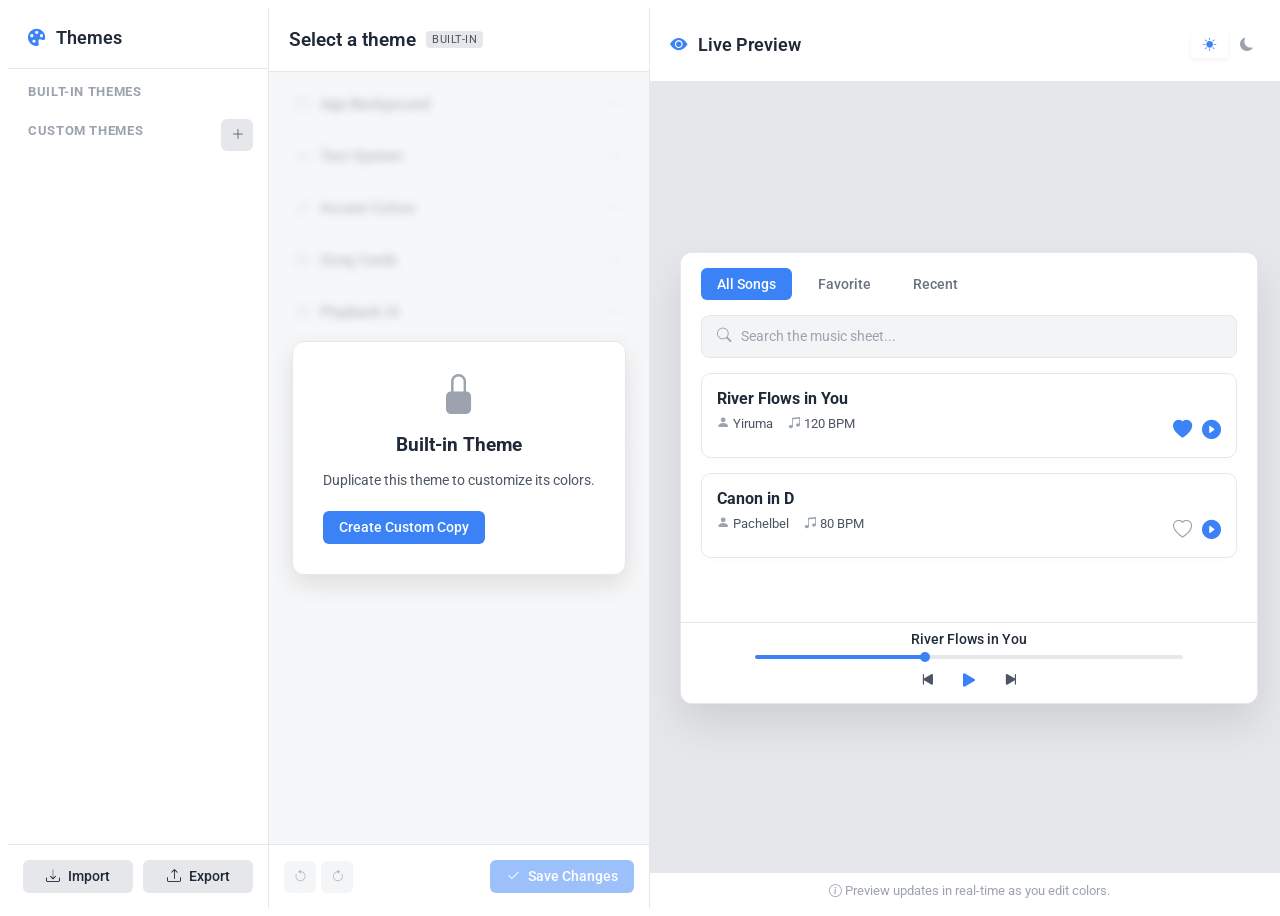
==== src/renderer/views/theme.html @ 4d5c6ab4 "added theme manager" ====
<!DOCTYPE html>
<html>
<head>
    <meta charset="UTF-8">
    <title>Theme Editor</title>
    <link rel="stylesheet" href="../assets/styles/global.css">
    <link rel="stylesheet" type="text/css" href="../assets/styles/notie.min.css">
    <link rel="stylesheet" href="../assets/styles/theme.css">
    <link rel="stylesheet" href="https://cdn.jsdelivr.net/npm/bootstrap-icons@1.11.3/font/bootstrap-icons.min.css">
</head>
<body>
    <div class="theme-editor-container">
        <!-- Panel 1: Theme List -->
        <div class="panel theme-list-panel">
            <div class="panel-header">
                <h2><i class="bi bi-palette-fill"></i> Themes</h2>
            </div>
            
            <div class="theme-list-content">
                <div class="theme-section">
                    <h3>Built-in Themes</h3>
                    <div id="builtin-themes-list" class="theme-list">
                        <!-- Populated by JS -->
                    </div>
                </div>

                <div class="theme-section">
                    <div class="section-header">
                        <h3>Custom Themes</h3>
                        <button id="btn-create-theme" class="icon-btn" title="Create New Theme">
                            <i class="bi bi-plus-lg"></i>
                        </button>
                    </div>
                    <div id="custom-themes-list" class="theme-list">
                        <!-- Populated by JS -->
                    </div>
                </div>
            </div>

            <div class="panel-footer">
                <button id="btn-import" class="action-btn">
                    <i class="bi bi-download"></i> Import
                </button>
                <button id="btn-export" class="action-btn">
                    <i class="bi bi-upload"></i> Export
                </button>
            </div>
        </div>

        <!-- Panel 2: Color Editor -->
        <div class="panel color-editor-panel">
            <div class="panel-header editor-header">
                <div class="editor-title">
                    <h2 id="current-theme-name">Select a theme</h2>
                    <span id="theme-status-badge" class="badge">Built-in</span>
                </div>
                <div class="editor-actions" id="custom-theme-actions" style="display: none;">
                    <button id="btn-rename" class="icon-btn" title="Rename Theme"><i class="bi bi-pencil"></i></button>
                    <button id="btn-duplicate" class="icon-btn" title="Duplicate Theme"><i class="bi bi-copy"></i></button>
                    <button id="btn-delete" class="icon-btn danger" title="Delete Theme"><i class="bi bi-trash"></i></button>
                </div>
            </div>

            <div class="editor-content" id="color-editor-content">
                <!-- Overlay when no custom theme is selected or built-in is selected -->
                <div id="editor-overlay" class="editor-overlay">
                    <div class="overlay-content">
                        <i class="bi bi-lock-fill"></i>
                        <h3>Built-in Theme</h3>
                        <p>Duplicate this theme to customize its colors.</p>
                        <button id="btn-duplicate-overlay" class="primary-btn">Create Custom Copy</button>
                    </div>
                </div>

                <!-- Accordion sections -->
                <div class="accordion">
                    <!-- App Background -->
                    <div class="accordion-item">
                        <button class="accordion-header"><i class="bi bi-window"></i> App Background <i class="bi bi-chevron-down arrow"></i></button>
                        <div class="accordion-content">
                            <div class="color-row"><label>Primary</label><div class="color-picker-wrap"><input type="color" data-var="bg-primary"><input type="text" class="hex-input" maxlength="7"></div></div>
                            <div class="color-row"><label>Secondary</label><div class="color-picker-wrap"><input type="color" data-var="bg-secondary"><input type="text" class="hex-input" maxlength="7"></div></div>
                            <div class="color-row"><label>Tertiary</label><div class="color-picker-wrap"><input type="color" data-var="bg-tertiary"><input type="text" class="hex-input" maxlength="7"></div></div>
                        </div>
                    </div>
                    
                    <!-- Text System -->
                    <div class="accordion-item">
                        <button class="accordion-header"><i class="bi bi-type"></i> Text System <i class="bi bi-chevron-down arrow"></i></button>
                        <div class="accordion-content">
                            <div class="color-row"><label>Primary</label><div class="color-picker-wrap"><input type="color" data-var="text-primary"><input type="text" class="hex-input" maxlength="7"></div></div>
                            <div class="color-row"><label>Secondary</label><div class="color-picker-wrap"><input type="color" data-var="text-secondary"><input type="text" class="hex-input" maxlength="7"></div></div>
                            <div class="color-row"><label>Muted</label><div class="color-picker-wrap"><input type="color" data-var="text-muted"><input type="text" class="hex-input" maxlength="7"></div></div>
                            <div class="color-row"><label>Accent</label><div class="color-picker-wrap"><input type="color" data-var="text-accent"><input type="text" class="hex-input" maxlength="7"></div></div>
                        </div>
                    </div>

                    <!-- Accent Colors -->
                    <div class="accordion-item">
                        <button class="accordion-header"><i class="bi bi-magic"></i> Accent Colors <i class="bi bi-chevron-down arrow"></i></button>
                        <div class="accordion-content">
                            <div class="color-row"><label>Primary Accent</label><div class="color-picker-wrap"><input type="color" data-var="accent-primary"><input type="text" class="hex-input" maxlength="7"></div></div>
                            <div class="color-row"><label>Success</label><div class="color-picker-wrap"><input type="color" data-var="accent-success"><input type="text" class="hex-input" maxlength="7"></div></div>
                            <div class="color-row"><label>Warning</label><div class="color-picker-wrap"><input type="color" data-var="accent-warning"><input type="text" class="hex-input" maxlength="7"></div></div>
                            <div class="color-row"><label>Error</label><div class="color-picker-wrap"><input type="color" data-var="accent-error"><input type="text" class="hex-input" maxlength="7"></div></div>
                        </div>
                    </div>

                    <!-- Song Cards -->
                    <div class="accordion-item">
                        <button class="accordion-header"><i class="bi bi-card-text"></i> Song Cards <i class="bi bi-chevron-down arrow"></i></button>
                        <div class="accordion-content">
                            <div class="color-row"><label>Background</label><div class="color-picker-wrap"><input type="color" data-var="card-bg"><input type="text" class="hex-input" maxlength="7"></div></div>
                            <div class="color-row"><label>Border</label><div class="color-picker-wrap"><input type="color" data-var="card-border"><input type="text" class="hex-input" maxlength="7"></div></div>
                        </div>
                    </div>

                    <!-- Playback UI -->
                    <div class="accordion-item">
                        <button class="accordion-header"><i class="bi bi-play-circle"></i> Playback UI <i class="bi bi-chevron-down arrow"></i></button>
                        <div class="accordion-content">
                            <div class="color-row"><label>Background</label><div class="color-picker-wrap"><input type="color" data-var="player-bg"><input type="text" class="hex-input" maxlength="7"></div></div>
                            <div class="color-row"><label>Progress Bar</label><div class="color-picker-wrap"><input type="color" data-var="progress-color"><input type="text" class="hex-input" maxlength="7"></div></div>
                            <div class="color-row"><label>Active Control</label><div class="color-picker-wrap"><input type="color" data-var="control-active"><input type="text" class="hex-input" maxlength="7"></div></div>
                        </div>
                    </div>

                    <!-- Buttons -->
                    <div class="accordion-item">
                        <button class="accordion-header"><i class="bi bi-square"></i> Buttons <i class="bi bi-chevron-down arrow"></i></button>
                        <div class="accordion-content">
                            <div class="color-row"><label>Primary BG</label><div class="color-picker-wrap"><input type="color" data-var="btn-primary-bg"><input type="text" class="hex-input" maxlength="7"></div></div>
                            <div class="color-row"><label>Primary Text</label><div class="color-picker-wrap"><input type="color" data-var="btn-primary-text"><input type="text" class="hex-input" maxlength="7"></div></div>
                            <div class="color-row"><label>Secondary BG</label><div class="color-picker-wrap"><input type="color" data-var="btn-secondary-bg"><input type="text" class="hex-input" maxlength="7"></div></div>
                            <div class="color-row"><label>Secondary Text</label><div class="color-picker-wrap"><input type="color" data-var="btn-secondary-text"><input type="text" class="hex-input" maxlength="7"></div></div>
                        </div>
                    </div>

                    <!-- Search Bar -->
                    <div class="accordion-item">
                        <button class="accordion-header"><i class="bi bi-search"></i> Search Bar <i class="bi bi-chevron-down arrow"></i></button>
                        <div class="accordion-content">
                            <div class="color-row"><label>Background</label><div class="color-picker-wrap"><input type="color" data-var="search-bg"><input type="text" class="hex-input" maxlength="7"></div></div>
                            <div class="color-row"><label>Border</label><div class="color-picker-wrap"><input type="color" data-var="search-border"><input type="text" class="hex-input" maxlength="7"></div></div>
                        </div>
                    </div>

                    <!-- Navigation -->
                    <div class="accordion-item">
                        <button class="accordion-header"><i class="bi bi-list"></i> Navigation <i class="bi bi-chevron-down arrow"></i></button>
                        <div class="accordion-content">
                            <div class="color-row"><label>Background</label><div class="color-picker-wrap"><input type="color" data-var="nav-bg"><input type="text" class="hex-input" maxlength="7"></div></div>
                            <div class="color-row"><label>Active Item</label><div class="color-picker-wrap"><input type="color" data-var="nav-active"><input type="text" class="hex-input" maxlength="7"></div></div>
                            <div class="color-row"><label>Inactive Item</label><div class="color-picker-wrap"><input type="color" data-var="nav-inactive"><input type="text" class="hex-input" maxlength="7"></div></div>
                        </div>
                    </div>
                </div>
            </div>

            <div class="panel-footer editor-footer">
                <div class="history-controls">
                    <button id="btn-undo" class="icon-btn" disabled title="Undo"><i class="bi bi-arrow-counterclockwise"></i></button>
                    <button id="btn-redo" class="icon-btn" disabled title="Redo"><i class="bi bi-arrow-clockwise"></i></button>
                </div>
                <button id="btn-save" class="primary-btn" disabled>
                    <i class="bi bi-check2"></i> Save Changes
                </button>
            </div>
        </div>

        <!-- Panel 3: Live Preview -->
        <div class="panel preview-panel">
            <div class="panel-header preview-header">
                <h2><i class="bi bi-eye-fill"></i> Live Preview</h2>
                <div class="mode-toggle">
                    <button id="preview-light" class="mode-btn active" title="Light Mode"><i class="bi bi-sun-fill"></i></button>
                    <button id="preview-dark" class="mode-btn" title="Dark Mode"><i class="bi bi-moon-fill"></i></button>
                </div>
            </div>

            <div class="preview-content">
                <!-- Mockup App Window -->
                <div class="mockup-window" id="preview-frame">
                    
                    <!-- Nav Tabs Mockup -->
                    <div class="mockup-nav">
                        <div class="mockup-tab active">All Songs</div>
                        <div class="mockup-tab">Favorite</div>
                        <div class="mockup-tab">Recent</div>
                    </div>
                    
                    <!-- Search Bar Mockup -->
                    <div class="mockup-search">
                        <i class="bi bi-search"></i>
                        <span>Search the music sheet...</span>
                    </div>

                    <!-- Song Cards Mockup -->
                    <div class="mockup-cards">
                        <div class="mockup-card">
                            <h3>River Flows in You</h3>
                            <div class="mockup-card-info">
                                <span><i class="bi bi-person-fill"></i> Yiruma</span>
                                <span><i class="bi bi-music-note-beamed"></i> 120 BPM</span>
                            </div>
                            <div class="mockup-card-actions">
                                <i class="bi bi-heart-fill mockup-accent-text"></i>
                                <i class="bi bi-play-circle-fill mockup-accent"></i>
                            </div>
                        </div>
                        <div class="mockup-card">
                            <h3>Canon in D</h3>
                            <div class="mockup-card-info">
                                <span><i class="bi bi-person-fill"></i> Pachelbel</span>
                                <span><i class="bi bi-music-note-beamed"></i> 80 BPM</span>
                            </div>
                            <div class="mockup-card-actions">
                                <i class="bi bi-heart mockup-muted"></i>
                                <i class="bi bi-play-circle-fill mockup-accent"></i>
                            </div>
                        </div>
                    </div>

                    <!-- Footer Player Mockup -->
                    <div class="mockup-footer">
                        <div class="mockup-player-info">River Flows in You</div>
                        <div class="mockup-progress-container">
                            <div class="mockup-progress-bar"></div>
                        </div>
                        <div class="mockup-controls">
                            <i class="bi bi-skip-start-fill"></i>
                            <i class="bi bi-play-fill mockup-active-control" style="font-size: 24px;"></i>
                            <i class="bi bi-skip-end-fill"></i>
                        </div>
                    </div>
                </div>
            </div>
            <div class="preview-info">
                <i class="bi bi-info-circle"></i> Preview updates in real-time as you edit colors.
            </div>
        </div>
    </div>

    <!-- Rename Dialog -->
    <div id="rename-dialog" class="dialog-overlay">
        <div class="dialog-box">
            <h3>Rename Theme</h3>
            <input type="text" id="rename-input" class="dialog-input" placeholder="Theme Name">
            <div class="dialog-buttons">
                <button id="btn-rename-cancel" class="dialog-btn secondary">Cancel</button>
                <button id="btn-rename-confirm" class="dialog-btn primary">Rename</button>
            </div>
        </div>
    </div>

    <script type="text/javascript" src="../assets/scripts/notie.js"></script>
    <script type="text/javascript" src="../assets/scripts/themeApplicator.js"></script>
    <script type="text/javascript" src="../viewmodels/themeViewModel.js"></script>
</body>
</html>
---- src/renderer/assets/styles/global.css ----
/* -------------------------------------
   FONTS AND THEME VARIABLES
   ------------------------------------- */
@import url("https://fonts.googleapis.com/css2?family=Roboto:wght@300&display=swap");

:root {
  /* New Comprehensive Theme System Variables */
  --bg-primary: #ffffff;
  --bg-secondary: #f3f4f6;
  --bg-tertiary: #e5e7eb;
  
  --text-primary: #1f2937;
  --text-secondary: #4b5563;
  --text-muted: #9ca3af;
  --text-accent: #3b82f6;
  
  --accent-primary: #3b82f6;
  --accent-error: #ef4444;
  --accent-success: #10b981;
  --accent-warning: #f59e0b;
  
  --card-bg: #ffffff;
  --card-border: #e5e7eb;
  
  --player-bg: #ffffff;
  --progress-color: #3b82f6;
  --control-active: #3b82f6;
  
  --search-bg: #f3f4f6;
  --search-border: #e5e7eb;
  
  --btn-primary-bg: #3b82f6;
  --btn-primary-text: #ffffff;
  --btn-secondary-bg: #e5e7eb;
  --btn-secondary-text: #1f2937;
  
  --nav-bg: #ffffff;
  --nav-active: #3b82f6;
  --nav-inactive: #6b7280;

  /* Legacy Backward-Compatibility Aliases */
  --background-color: var(--bg-primary);
  --dark-background: var(--bg-secondary);
  --font-color: var(--text-primary);
  --hover-color: var(--accent-primary);
  
  --border-color: var(--card-border);
  --success-color: var(--accent-success);
  --error-color: var(--accent-error);

  /* Constants */
  --grid-color: rgba(44, 62, 80, 0.1);
  --dot-size: 3px;
  --dot-color: rgba(44, 62, 80, 0.2);
  --active-color: rgba(44, 62, 80, 0.25);
  --edit-bg: rgba(44, 62, 80, 0.1);
}

body.dark-mode {
  --grid-color: rgba(110, 110, 110, 0.2);
  --dot-color: rgba(255, 255, 255, 0.3);
  --active-color: rgba(110, 110, 110, 0.4);
  --edit-bg: rgba(0, 0, 0, 0.2);
}

/* -------------------------------------
   GLOBAL STYLES
   ------------------------------------- */
* {
  font-family: "Roboto", sans-serif;
}

/* Scrollbar styling */
body {
  background-color: var(--bg-primary);
  color: var(--text-primary);
  transition: background-color 0.3s ease, color 0.3s ease;
}

body::-webkit-scrollbar {
  width: 8px;
  background-color: transparent;
  border-radius: 25px;
}

body::-webkit-scrollbar-thumb {
  width: 6px;
  background: rgba(255, 255, 255, 0.2);
  border-radius: 25px;
}
.main-content::-webkit-scrollbar-thumb:hover {
    background: rgba(255, 255, 255, 0.3);
}

body::-webkit-scrollbar-track {
  -webkit-box-shadow: inset 0 0 6px rgba (0, 0, 0, 0.3);
  background: rgba(255, 255, 255, 0.05);
  border-radius: 25px;
}
/* Light mode scrollbar tweaks */
body:not(.dark-mode)::-webkit-scrollbar {
  width: 8px;
}
body:not(.dark-mode)::-webkit-scrollbar-thumb {
  background-color: #94a3b8; /* slate-400 */
}
body:not(.dark-mode)::-webkit-scrollbar-track {
  background-color: #e5e7eb; /* gray-200 */
}

/* Prevent text selection */
p, h1, h2, h3, h4, h5, h6 {
  cursor: default; 
}
---- src/renderer/assets/styles/theme.css ----
/**
 * Theme Editor Styles
 */

.theme-editor-container {
    display: flex;
    height: 100vh;
    width: 100vw;
    background-color: var(--bg-primary);
    color: var(--text-primary);
    overflow: hidden;
}

.panel {
    display: flex;
    flex-direction: column;
    height: 100%;
    border-right: 1px solid var(--card-border);
}

.panel-header {
    padding: 20px;
    border-bottom: 1px solid var(--card-border);
    background-color: var(--card-bg);
    display: flex;
    justify-content: space-between;
    align-items: center;
}

.panel-header h2 {
    font-size: 1.1rem;
    font-weight: 600;
    margin: 0;
    display: flex;
    align-items: center;
    gap: 10px;
}

.panel-header h2 i {
    color: var(--accent-primary);
}

.panel-footer {
    padding: 15px;
    border-top: 1px solid var(--card-border);
    background-color: var(--card-bg);
    display: flex;
    gap: 10px;
}

/* Panel 1: Theme List */
.theme-list-panel {
    width: 260px;
    flex-shrink: 0;
    background-color: var(--bg-primary);
}

.theme-list-content {
    flex: 1;
    overflow-y: auto;
    padding: 15px 0;
}

.theme-section {
    margin-bottom: 20px;
}

.theme-section h3, .section-header h3 {
    font-size: 0.8rem;
    text-transform: uppercase;
    letter-spacing: 0.05em;
    color: var(--text-muted);
    padding: 0 20px;
    margin: 0 0 10px 0;
}

.section-header {
    display: flex;
    justify-content: space-between;
    align-items: center;
    padding-right: 15px;
}

.theme-item {
    padding: 10px 20px;
    cursor: pointer;
    display: flex;
    align-items: center;
    justify-content: space-between;
    transition: background-color 0.2s;
    border-left: 3px solid transparent;
}

.theme-item:hover {
    background-color: var(--card-bg);
}

.theme-item.active {
    background-color: var(--card-bg);
    border-left-color: var(--accent-primary);
    font-weight: 500;
    color: var(--accent-primary);
}

.theme-item .bi-check-circle-fill {
    display: none;
    color: var(--accent-success);
    font-size: 0.9rem;
}

.theme-item.active-theme .bi-check-circle-fill {
    display: block;
}

/* Panel 2: Color Editor */
.color-editor-panel {
    width: 380px;
    flex-shrink: 0;
    background-color: var(--card-bg);
}

.editor-header {
    background-color: var(--bg-primary);
    flex-direction: column;
    align-items: flex-start;
    gap: 10px;
}

.editor-tabs {
    display: flex;
    gap: 8px;
    margin-top: 8px;
}

.tab-btn {
    padding: 6px 12px;
    border-radius: 8px;
    border: 1px solid transparent;
    background: var(--bg-tertiary);
    color: var(--text-primary);
    cursor: pointer;
    font-weight: 600;
}

.tab-btn.active {
    background: linear-gradient(180deg, var(--btn-primary-bg), rgba(0,0,0,0.03));
    color: var(--btn-primary-text);
    border-color: rgba(0,0,0,0.06);
    box-shadow: 0 6px 18px rgba(11,22,40,0.06);
}

.editor-title {
    display: flex;
    align-items: center;
    gap: 10px;
    width: 100%;
}

.editor-title h2 {
    font-size: 1.2rem;
    white-space: nowrap;
    overflow: hidden;
    text-overflow: ellipsis;
}

.badge {
    font-size: 0.7rem;
    padding: 2px 6px;
    border-radius: 4px;
    background-color: var(--bg-tertiary);
    color: var(--text-secondary);
    text-transform: uppercase;
    letter-spacing: 0.05em;
}

.editor-actions {
    display: flex;
    gap: 5px;
    width: 100%;
    justify-content: flex-start;
}

.editor-content {
    flex: 1;
    overflow-y: auto;
    position: relative;
    padding: 10px;
}

/* Overlay for Built-in Themes */
.editor-overlay {
    position: absolute;
    top: 0;
    left: 0;
    right: 0;
    bottom: 0;
    background-color: rgba(var(--bg-secondary-rgb, 243, 244, 246), 0.7);
    backdrop-filter: blur(4px);
    z-index: 10;
    display: flex;
    justify-content: center;
    align-items: center;
    text-align: center;
}

body.dark-mode .editor-overlay {
    background-color: rgba(30, 41, 59, 0.7);
}

.overlay-content {
    padding: 30px;
    background-color: var(--bg-primary);
    border: 1px solid var(--card-border);
    border-radius: 12px;
    box-shadow: 0 10px 25px rgba(0,0,0,0.1);
    max-width: 80%;
}

.overlay-content i {
    font-size: 2.5rem;
    color: var(--text-muted);
    margin-bottom: 15px;
    display: block;
}

.overlay-content h3 {
    margin: 0 0 10px 0;
    color: var(--text-primary);
}

.overlay-content p {
    color: var(--text-secondary);
    font-size: 0.9rem;
    margin-bottom: 20px;
    line-height: 1.4;
}

/* Accordion */
.accordion {
    display: flex;
    flex-direction: column;
    gap: 8px;
}

.accordion-item {
    background-color: var(--bg-primary);
    border: 1px solid var(--card-border);
    border-radius: 8px;
    overflow: hidden;
}

.accordion-header {
    width: 100%;
    text-align: left;
    padding: 12px 15px;
    background: none;
    border: none;
    font-size: 0.95rem;
    font-weight: 500;
    color: var(--text-primary);
    cursor: pointer;
    display: flex;
    align-items: center;
    gap: 10px;
    transition: background-color 0.2s;
}

.accordion-header:hover {
    background-color: var(--bg-tertiary);
}

.accordion-header i {
    color: var(--text-muted);
}

.accordion-header .arrow {
    margin-left: auto;
    transition: transform 0.3s;
}

.accordion-item.active .arrow {
    transform: rotate(180deg);
}

.accordion-content {
    display: none;
    padding: 15px;
    border-top: 1px solid var(--card-border);
}

.accordion-item.active .accordion-content {
    display: block;
}

/* Color Picker Rows */
.color-row {
    display: flex;
    justify-content: space-between;
    align-items: center;
    margin-bottom: 12px;
}

.hex-input-sheet {
    width: 70px;
    padding: 6px;
    border: 1px solid var(--card-border);
    border-radius: 4px;
    background-color: var(--card-bg);
    color: var(--text-primary);
    font-family: monospace;
    font-size: 0.85rem;
    text-transform: uppercase;
    text-align: center;
}

.sheet-editor-content .sheet-controls {
    display: flex;
    gap: 14px;
    align-items: flex-start;
}

.sheet-editor-content .colors-section {
    flex: 1;
    max-width: 260px;
    background: var(--bg-primary);
    padding: 12px;
    border-radius: 8px;
    border: 1px solid var(--card-border);
}

.sheet-editor-content .live-preview-section {
    flex: 1;
    display: flex;
    flex-direction: column;
    align-items: center;
}

.sheet-live-preview {
    width: 220px;
    height: 140px;
    border-radius: 8px;
    border: 1px solid var(--card-border);
    background: var(--bg-primary);
    display: flex;
    flex-direction: column;
    align-items: center;
    justify-content: center;
    padding: 10px;
}

.sheet-live-preview .preview-grid {
    display: grid;
    grid-template-columns: repeat(5, 1fr);
    gap: 8px;
    width: 100%;
}

.sheet-live-preview .dot {
    width: var(--dot-size, 8px);
    height: var(--dot-size, 8px);
    background: var(--dot-color, rgba(44,62,80,0.6));
    border-radius: 50%;
    margin: 0 auto;
}

.sheet-live-preview .preview-label {
    margin-top: 8px;
    font-size: 12px;
    color: var(--text-secondary);
}

.color-row:last-child {
    margin-bottom: 0;
}

.color-row label {
    font-size: 0.85rem;
    color: var(--text-secondary);
}

.color-picker-wrap {
    display: flex;
    align-items: center;
    gap: 8px;
}

.color-picker-wrap input[type="color"] {
    -webkit-appearance: none;
    border: none;
    width: 32px;
    height: 32px;
    border-radius: 4px;
    cursor: pointer;
    padding: 0;
    background: none;
}

.color-picker-wrap input[type="color"]::-webkit-color-swatch-wrapper {
    padding: 0;
}

.color-picker-wrap input[type="color"]::-webkit-color-swatch {
    border: 1px solid var(--card-border);
    border-radius: 4px;
}

.hex-input {
    width: 70px;
    padding: 6px;
    border: 1px solid var(--card-border);
    border-radius: 4px;
    background-color: var(--card-bg);
    color: var(--text-primary);
    font-family: monospace;
    font-size: 0.85rem;
    text-transform: uppercase;
    text-align: center;
}

.hex-input:focus {
    outline: none;
    border-color: var(--accent-primary);
}

.editor-footer {
    display: flex;
    justify-content: space-between;
    align-items: center;
}

.history-controls {
    display: flex;
    gap: 5px;
}

/* Panel 3: Preview */
.preview-panel {
    flex: 1;
    background-color: var(--bg-primary);
    border-right: none;
}

.preview-header {
    background-color: var(--bg-primary);
}

.mode-toggle {
    display: flex;
    background-color: var(--card-bg);
    border-radius: 6px;
    padding: 3px;
}

.mode-btn {
    background: none;
    border: none;
    padding: 6px 12px;
    border-radius: 4px;
    cursor: pointer;
    color: var(--text-muted);
    transition: all 0.2s;
}

.mode-btn.active {
    background-color: var(--bg-primary);
    color: var(--accent-primary);
    box-shadow: 0 2px 5px rgba(0,0,0,0.05);
}

.preview-content {
    flex: 1;
    display: flex;
    justify-content: center;
    align-items: center;
    padding: 30px;
    overflow-y: auto;
    background-color: var(--bg-tertiary);
}

/* Mockup UI */
.mockup-window {
    width: 100%;
    max-width: 600px;
    height: 450px;
    background-color: var(--bg-primary);
    border-radius: 12px;
    box-shadow: 0 20px 40px rgba(0,0,0,0.1);
    overflow: hidden;
    display: flex;
    flex-direction: column;
    border: 1px solid var(--card-border);
    transition: background-color 0.3s ease;
}

.mockup-nav {
    display: flex;
    gap: 10px;
    padding: 15px 20px;
    background-color: var(--bg-primary);
}

.mockup-tab {
    padding: 8px 16px;
    border-radius: 6px;
    font-size: 0.85rem;
    font-weight: 500;
    color: var(--nav-inactive);
    background-color: var(--card-bg);
}

.mockup-tab.active {
    color: #fff;
    background-color: var(--nav-active);
}

.mockup-search {
    margin: 0 20px 15px;
    padding: 12px 15px;
    background-color: var(--search-bg);
    border: 1px solid var(--search-border);
    border-radius: 8px;
    display: flex;
    align-items: center;
    gap: 10px;
    color: var(--text-muted);
    font-size: 0.9rem;
}

.mockup-cards {
    flex: 1;
    padding: 0 20px;
    display: flex;
    flex-direction: column;
    gap: 15px;
}

.mockup-card {
    background-color: var(--card-bg);
    border: 1px solid var(--card-border);
    border-radius: 10px;
    padding: 15px;
    display: flex;
    flex-direction: column;
    gap: 8px;
    box-shadow: 0 2px 10px rgba(0,0,0,0.02);
}

.mockup-card h3 {
    margin: 0;
    font-size: 1rem;
    color: var(--text-primary);
}

.mockup-card-info {
    display: flex;
    gap: 15px;
    font-size: 0.8rem;
    color: var(--text-secondary);
}

.mockup-card-info i {
    color: var(--text-muted);
}

.mockup-card-actions {
    display: flex;
    justify-content: flex-end;
    gap: 10px;
    font-size: 1.2rem;
    margin-top: -20px;
}

.mockup-accent { color: var(--accent-primary); }
.mockup-accent-text { color: var(--text-accent); }
.mockup-muted { color: var(--text-muted); }

.mockup-footer {
    height: 80px;
    background-color: var(--player-bg);
    border-top: 1px solid var(--card-border);
    display: flex;
    flex-direction: column;
    align-items: center;
    justify-content: center;
    padding: 0 20px;
    gap: 8px;
}

.mockup-player-info {
    font-size: 0.85rem;
    font-weight: 500;
    color: var(--text-primary);
}

.mockup-progress-container {
    width: 80%;
    height: 4px;
    background-color: var(--bg-tertiary);
    border-radius: 2px;
}

.mockup-progress-bar {
    width: 40%;
    height: 100%;
    background-color: var(--progress-color);
    border-radius: 2px;
    position: relative;
}

.mockup-progress-bar::after {
    content: '';
    position: absolute;
    right: -4px;
    top: -3px;
    width: 10px;
    height: 10px;
    border-radius: 50%;
    background-color: var(--progress-color);
}

.mockup-controls {
    display: flex;
    align-items: center;
    gap: 20px;
    color: var(--text-secondary);
    font-size: 1.2rem;
}

.mockup-active-control {
    color: var(--control-active);
}

.preview-info {
    text-align: center;
    padding: 10px;
    font-size: 0.8rem;
    color: var(--text-muted);
    background-color: var(--bg-primary);
}

/* Common Buttons */
.action-btn, .primary-btn, .dialog-btn {
    padding: 8px 16px;
    border-radius: 6px;
    border: none;
    font-size: 0.9rem;
    font-weight: 500;
    cursor: pointer;
    transition: all 0.2s;
    display: flex;
    align-items: center;
    justify-content: center;
    gap: 8px;
}

.action-btn {
    flex: 1;
    background-color: var(--bg-tertiary);
    color: var(--text-primary);
}

.action-btn:hover {
    background-color: var(--card-border);
}

.primary-btn {
    background-color: var(--btn-primary-bg);
    color: var(--btn-primary-text);
}

.primary-btn:hover {
    filter: brightness(1.1);
}

.primary-btn:disabled {
    opacity: 0.5;
    cursor: not-allowed;
    filter: none;
}

.icon-btn {
    width: 32px;
    height: 32px;
    border-radius: 6px;
    border: none;
    background-color: var(--bg-tertiary);
    color: var(--text-secondary);
    display: flex;
    align-items: center;
    justify-content: center;
    cursor: pointer;
    transition: all 0.2s;
}

.icon-btn:hover {
    background-color: var(--card-border);
    color: var(--text-primary);
}

.icon-btn.danger:hover {
    background-color: rgba(239, 68, 68, 0.1);
    color: var(--accent-error);
}

.icon-btn:disabled {
    opacity: 0.4;
    cursor: not-allowed;
}

/* Dialog */
.dialog-overlay {
    position: fixed;
    top: 0; left: 0; right: 0; bottom: 0;
    background-color: rgba(0,0,0,0.5);
    display: flex;
    justify-content: center;
    align-items: center;
    z-index: 100;
    opacity: 0;
    pointer-events: none;
    transition: opacity 0.2s;
}

.dialog-overlay.show {
    opacity: 1;
    pointer-events: auto;
}

.dialog-box {
    background-color: var(--bg-primary);
    padding: 25px;
    border-radius: 12px;
    width: 300px;
    box-shadow: 0 10px 25px rgba(0,0,0,0.2);
}

.dialog-box h3 {
    margin: 0 0 15px 0;
}

.dialog-input {
    width: 100%;
    padding: 10px;
    border: 1px solid var(--card-border);
    border-radius: 6px;
    background-color: var(--card-bg);
    color: var(--text-primary);
    margin-bottom: 20px;
}

.dialog-input:focus {
    outline: none;
    border-color: var(--accent-primary);
}

.dialog-buttons {
    display: flex;
    justify-content: flex-end;
    gap: 10px;
}

.dialog-btn.secondary {
    background-color: var(--bg-tertiary);
    color: var(--text-primary);
}
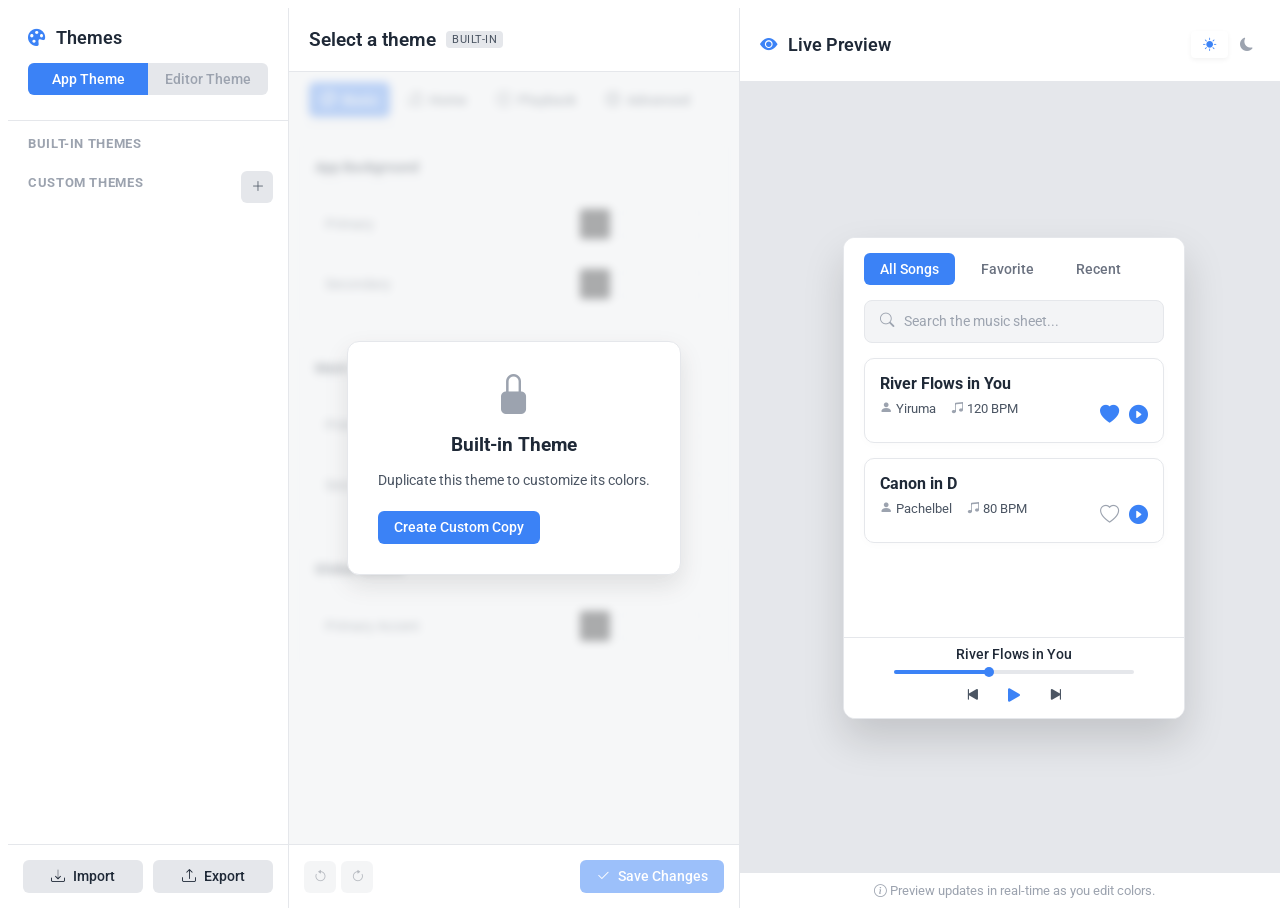
==== commit 1c1f05dc: "Feat: simplify and fix the theme editor bugs" ====
--- a/src/renderer/views/theme.html
+++ b/src/renderer/views/theme.html
@@ -1,5 +1,6 @@
 <!DOCTYPE html>
 <html>
+
 <head>
     <meta charset="UTF-8">
     <title>Theme Editor</title>
@@ -8,14 +9,21 @@
     <link rel="stylesheet" href="../assets/styles/theme.css">
     <link rel="stylesheet" href="https://cdn.jsdelivr.net/npm/bootstrap-icons@1.11.3/font/bootstrap-icons.min.css">
 </head>
+
 <body>
     <div class="theme-editor-container">
         <!-- Panel 1: Theme List -->
         <div class="panel theme-list-panel">
-            <div class="panel-header">
-                <h2><i class="bi bi-palette-fill"></i> Themes</h2>
-            </div>
-            
+            <div class="panel-header" style="flex-direction: column; align-items: stretch; gap: 15px;">
+                <div style="display: flex; justify-content: space-between; align-items: center;">
+                    <h2><i class="bi bi-palette-fill"></i> Themes</h2>
+                </div>
+                <div class="theme-context-switcher">
+                    <button id="btn-context-app" class="context-btn active" data-context="app">App Theme</button>
+                    <button id="btn-context-editor" class="context-btn" data-context="editor">Editor Theme</button>
+                </div>
+            </div>
+
             <div class="theme-list-content">
                 <div class="theme-section">
                     <h3>Built-in Themes</h3>
@@ -56,13 +64,14 @@
                 </div>
                 <div class="editor-actions" id="custom-theme-actions" style="display: none;">
                     <button id="btn-rename" class="icon-btn" title="Rename Theme"><i class="bi bi-pencil"></i></button>
-                    <button id="btn-duplicate" class="icon-btn" title="Duplicate Theme"><i class="bi bi-copy"></i></button>
-                    <button id="btn-delete" class="icon-btn danger" title="Delete Theme"><i class="bi bi-trash"></i></button>
+                    <button id="btn-duplicate" class="icon-btn" title="Duplicate Theme"><i
+                            class="bi bi-copy"></i></button>
+                    <button id="btn-delete" class="icon-btn danger" title="Delete Theme"><i
+                            class="bi bi-trash"></i></button>
                 </div>
             </div>
 
             <div class="editor-content" id="color-editor-content">
-                <!-- Overlay when no custom theme is selected or built-in is selected -->
                 <div id="editor-overlay" class="editor-overlay">
                     <div class="overlay-content">
                         <i class="bi bi-lock-fill"></i>
@@ -72,86 +81,229 @@
                     </div>
                 </div>
 
-                <!-- Accordion sections -->
-                <div class="accordion">
-                    <!-- App Background -->
-                    <div class="accordion-item">
-                        <button class="accordion-header"><i class="bi bi-window"></i> App Background <i class="bi bi-chevron-down arrow"></i></button>
-                        <div class="accordion-content">
-                            <div class="color-row"><label>Primary</label><div class="color-picker-wrap"><input type="color" data-var="bg-primary"><input type="text" class="hex-input" maxlength="7"></div></div>
-                            <div class="color-row"><label>Secondary</label><div class="color-picker-wrap"><input type="color" data-var="bg-secondary"><input type="text" class="hex-input" maxlength="7"></div></div>
-                            <div class="color-row"><label>Tertiary</label><div class="color-picker-wrap"><input type="color" data-var="bg-tertiary"><input type="text" class="hex-input" maxlength="7"></div></div>
-                        </div>
-                    </div>
-                    
-                    <!-- Text System -->
-                    <div class="accordion-item">
-                        <button class="accordion-header"><i class="bi bi-type"></i> Text System <i class="bi bi-chevron-down arrow"></i></button>
-                        <div class="accordion-content">
-                            <div class="color-row"><label>Primary</label><div class="color-picker-wrap"><input type="color" data-var="text-primary"><input type="text" class="hex-input" maxlength="7"></div></div>
-                            <div class="color-row"><label>Secondary</label><div class="color-picker-wrap"><input type="color" data-var="text-secondary"><input type="text" class="hex-input" maxlength="7"></div></div>
-                            <div class="color-row"><label>Muted</label><div class="color-picker-wrap"><input type="color" data-var="text-muted"><input type="text" class="hex-input" maxlength="7"></div></div>
-                            <div class="color-row"><label>Accent</label><div class="color-picker-wrap"><input type="color" data-var="text-accent"><input type="text" class="hex-input" maxlength="7"></div></div>
-                        </div>
-                    </div>
-
-                    <!-- Accent Colors -->
-                    <div class="accordion-item">
-                        <button class="accordion-header"><i class="bi bi-magic"></i> Accent Colors <i class="bi bi-chevron-down arrow"></i></button>
-                        <div class="accordion-content">
-                            <div class="color-row"><label>Primary Accent</label><div class="color-picker-wrap"><input type="color" data-var="accent-primary"><input type="text" class="hex-input" maxlength="7"></div></div>
-                            <div class="color-row"><label>Success</label><div class="color-picker-wrap"><input type="color" data-var="accent-success"><input type="text" class="hex-input" maxlength="7"></div></div>
-                            <div class="color-row"><label>Warning</label><div class="color-picker-wrap"><input type="color" data-var="accent-warning"><input type="text" class="hex-input" maxlength="7"></div></div>
-                            <div class="color-row"><label>Error</label><div class="color-picker-wrap"><input type="color" data-var="accent-error"><input type="text" class="hex-input" maxlength="7"></div></div>
-                        </div>
-                    </div>
-
-                    <!-- Song Cards -->
-                    <div class="accordion-item">
-                        <button class="accordion-header"><i class="bi bi-card-text"></i> Song Cards <i class="bi bi-chevron-down arrow"></i></button>
-                        <div class="accordion-content">
-                            <div class="color-row"><label>Background</label><div class="color-picker-wrap"><input type="color" data-var="card-bg"><input type="text" class="hex-input" maxlength="7"></div></div>
-                            <div class="color-row"><label>Border</label><div class="color-picker-wrap"><input type="color" data-var="card-border"><input type="text" class="hex-input" maxlength="7"></div></div>
-                        </div>
-                    </div>
-
-                    <!-- Playback UI -->
-                    <div class="accordion-item">
-                        <button class="accordion-header"><i class="bi bi-play-circle"></i> Playback UI <i class="bi bi-chevron-down arrow"></i></button>
-                        <div class="accordion-content">
-                            <div class="color-row"><label>Background</label><div class="color-picker-wrap"><input type="color" data-var="player-bg"><input type="text" class="hex-input" maxlength="7"></div></div>
-                            <div class="color-row"><label>Progress Bar</label><div class="color-picker-wrap"><input type="color" data-var="progress-color"><input type="text" class="hex-input" maxlength="7"></div></div>
-                            <div class="color-row"><label>Active Control</label><div class="color-picker-wrap"><input type="color" data-var="control-active"><input type="text" class="hex-input" maxlength="7"></div></div>
-                        </div>
-                    </div>
-
-                    <!-- Buttons -->
-                    <div class="accordion-item">
-                        <button class="accordion-header"><i class="bi bi-square"></i> Buttons <i class="bi bi-chevron-down arrow"></i></button>
-                        <div class="accordion-content">
-                            <div class="color-row"><label>Primary BG</label><div class="color-picker-wrap"><input type="color" data-var="btn-primary-bg"><input type="text" class="hex-input" maxlength="7"></div></div>
-                            <div class="color-row"><label>Primary Text</label><div class="color-picker-wrap"><input type="color" data-var="btn-primary-text"><input type="text" class="hex-input" maxlength="7"></div></div>
-                            <div class="color-row"><label>Secondary BG</label><div class="color-picker-wrap"><input type="color" data-var="btn-secondary-bg"><input type="text" class="hex-input" maxlength="7"></div></div>
-                            <div class="color-row"><label>Secondary Text</label><div class="color-picker-wrap"><input type="color" data-var="btn-secondary-text"><input type="text" class="hex-input" maxlength="7"></div></div>
-                        </div>
-                    </div>
-
-                    <!-- Search Bar -->
-                    <div class="accordion-item">
-                        <button class="accordion-header"><i class="bi bi-search"></i> Search Bar <i class="bi bi-chevron-down arrow"></i></button>
-                        <div class="accordion-content">
-                            <div class="color-row"><label>Background</label><div class="color-picker-wrap"><input type="color" data-var="search-bg"><input type="text" class="hex-input" maxlength="7"></div></div>
-                            <div class="color-row"><label>Border</label><div class="color-picker-wrap"><input type="color" data-var="search-border"><input type="text" class="hex-input" maxlength="7"></div></div>
-                        </div>
-                    </div>
-
-                    <!-- Navigation -->
-                    <div class="accordion-item">
-                        <button class="accordion-header"><i class="bi bi-list"></i> Navigation <i class="bi bi-chevron-down arrow"></i></button>
-                        <div class="accordion-content">
-                            <div class="color-row"><label>Background</label><div class="color-picker-wrap"><input type="color" data-var="nav-bg"><input type="text" class="hex-input" maxlength="7"></div></div>
-                            <div class="color-row"><label>Active Item</label><div class="color-picker-wrap"><input type="color" data-var="nav-active"><input type="text" class="hex-input" maxlength="7"></div></div>
-                            <div class="color-row"><label>Inactive Item</label><div class="color-picker-wrap"><input type="color" data-var="nav-inactive"><input type="text" class="hex-input" maxlength="7"></div></div>
+                <!-- App Theme Editor Interface -->
+                <div id="app-theme-interface" class="theme-interface">
+                    <div class="editor-tabs-container">
+                        <div class="editor-tabs-header">
+                            <button class="editor-tab-btn active" data-tab="tab-basic"><i class="bi bi-palette"></i>
+                                Basic</button>
+                            <button class="editor-tab-btn" data-tab="tab-homepage"><i class="bi bi-house-door"></i>
+                                Home</button>
+                            <button class="editor-tab-btn" data-tab="tab-playback"><i class="bi bi-play-circle"></i>
+                                Playback</button>
+                            <button class="editor-tab-btn" data-tab="tab-advanced"><i class="bi bi-gear"></i>
+                                Advanced</button>
+                        </div>
+
+                        <div class="editor-tab-content active" id="tab-basic">
+                            <div class="color-section">
+                                <h4>App Background</h4>
+                                <div class="color-row"><label>Primary</label>
+                                    <div class="color-picker-wrap"><input type="color" data-var="bg-primary"><input
+                                            type="text" class="hex-input" maxlength="7"></div>
+                                </div>
+                                <div class="color-row"><label>Secondary</label>
+                                    <div class="color-picker-wrap"><input type="color" data-var="bg-secondary"><input
+                                            type="text" class="hex-input" maxlength="7"></div>
+                                </div>
+                            </div>
+                            <div class="color-section">
+                                <h4>Main Text</h4>
+                                <div class="color-row"><label>Primary</label>
+                                    <div class="color-picker-wrap"><input type="color" data-var="text-primary"><input
+                                            type="text" class="hex-input" maxlength="7"></div>
+                                </div>
+                                <div class="color-row"><label>Secondary</label>
+                                    <div class="color-picker-wrap"><input type="color" data-var="text-secondary"><input
+                                            type="text" class="hex-input" maxlength="7"></div>
+                                </div>
+                            </div>
+                            <div class="color-section">
+                                <h4>Global Accent</h4>
+                                <div class="color-row"><label>Primary Accent</label>
+                                    <div class="color-picker-wrap"><input type="color" data-var="accent-primary"><input
+                                            type="text" class="hex-input" maxlength="7"></div>
+                                </div>
+                            </div>
+                        </div>
+
+                        <div class="editor-tab-content" id="tab-homepage">
+                            <div class="color-section">
+                                <h4>Navigation</h4>
+                                <div class="color-row"><label>Background</label>
+                                    <div class="color-picker-wrap"><input type="color" data-var="nav-bg"><input
+                                            type="text" class="hex-input" maxlength="7"></div>
+                                </div>
+                                <div class="color-row"><label>Active Item</label>
+                                    <div class="color-picker-wrap"><input type="color" data-var="nav-active"><input
+                                            type="text" class="hex-input" maxlength="7"></div>
+                                </div>
+                                <div class="color-row"><label>Inactive Item</label>
+                                    <div class="color-picker-wrap"><input type="color" data-var="nav-inactive"><input
+                                            type="text" class="hex-input" maxlength="7"></div>
+                                </div>
+                            </div>
+                            <div class="color-section">
+                                <h4>Song Cards</h4>
+                                <div class="color-row"><label>Background</label>
+                                    <div class="color-picker-wrap"><input type="color" data-var="card-bg"><input
+                                            type="text" class="hex-input" maxlength="7"></div>
+                                </div>
+                                <div class="color-row"><label>Border</label>
+                                    <div class="color-picker-wrap"><input type="color" data-var="card-border"><input
+                                            type="text" class="hex-input" maxlength="7"></div>
+                                </div>
+                            </div>
+                            <div class="color-section">
+                                <h4>Search Bar</h4>
+                                <div class="color-row"><label>Background</label>
+                                    <div class="color-picker-wrap"><input type="color" data-var="search-bg"><input
+                                            type="text" class="hex-input" maxlength="7"></div>
+                                </div>
+                                <div class="color-row"><label>Border</label>
+                                    <div class="color-picker-wrap"><input type="color" data-var="search-border"><input
+                                            type="text" class="hex-input" maxlength="7"></div>
+                                </div>
+                            </div>
+                        </div>
+
+                        <div class="editor-tab-content" id="tab-playback">
+                            <div class="color-section">
+                                <h4>Footer Player</h4>
+                                <div class="color-row"><label>Background</label>
+                                    <div class="color-picker-wrap"><input type="color" data-var="player-bg"><input
+                                            type="text" class="hex-input" maxlength="7"></div>
+                                </div>
+                                <div class="color-row"><label>Progress Bar</label>
+                                    <div class="color-picker-wrap"><input type="color" data-var="progress-color"><input
+                                            type="text" class="hex-input" maxlength="7"></div>
+                                </div>
+                                <div class="color-row"><label>Active Control</label>
+                                    <div class="color-picker-wrap"><input type="color" data-var="control-active"><input
+                                            type="text" class="hex-input" maxlength="7"></div>
+                                </div>
+                            </div>
+                        </div>
+
+                        <div class="editor-tab-content" id="tab-advanced">
+                            <div class="color-section">
+                                <h4>Additional Backgrounds</h4>
+                                <div class="color-row"><label>Tertiary</label>
+                                    <div class="color-picker-wrap"><input type="color" data-var="bg-tertiary"><input
+                                            type="text" class="hex-input" maxlength="7"></div>
+                                </div>
+                            </div>
+                            <div class="color-section">
+                                <h4>Additional Text</h4>
+                                <div class="color-row"><label>Muted</label>
+                                    <div class="color-picker-wrap"><input type="color" data-var="text-muted"><input
+                                            type="text" class="hex-input" maxlength="7"></div>
+                                </div>
+                                <div class="color-row"><label>Accent</label>
+                                    <div class="color-picker-wrap"><input type="color" data-var="text-accent"><input
+                                            type="text" class="hex-input" maxlength="7"></div>
+                                </div>
+                            </div>
+                            <div class="color-section">
+                                <h4>State Accents</h4>
+                                <div class="color-row"><label>Success</label>
+                                    <div class="color-picker-wrap"><input type="color" data-var="accent-success"><input
+                                            type="text" class="hex-input" maxlength="7"></div>
+                                </div>
+                                <div class="color-row"><label>Warning</label>
+                                    <div class="color-picker-wrap"><input type="color" data-var="accent-warning"><input
+                                            type="text" class="hex-input" maxlength="7"></div>
+                                </div>
+                                <div class="color-row"><label>Error</label>
+                                    <div class="color-picker-wrap"><input type="color" data-var="accent-error"><input
+                                            type="text" class="hex-input" maxlength="7"></div>
+                                </div>
+                            </div>
+                            <div class="color-section">
+                                <h4>Buttons</h4>
+                                <div class="color-row"><label>Primary BG</label>
+                                    <div class="color-picker-wrap"><input type="color" data-var="btn-primary-bg"><input
+                                            type="text" class="hex-input" maxlength="7"></div>
+                                </div>
+                                <div class="color-row"><label>Primary Text</label>
+                                    <div class="color-picker-wrap"><input type="color"
+                                            data-var="btn-primary-text"><input type="text" class="hex-input"
+                                            maxlength="7"></div>
+                                </div>
+                                <div class="color-row"><label>Secondary BG</label>
+                                    <div class="color-picker-wrap"><input type="color"
+                                            data-var="btn-secondary-bg"><input type="text" class="hex-input"
+                                            maxlength="7"></div>
+                                </div>
+                                <div class="color-row"><label>Secondary Text</label>
+                                    <div class="color-picker-wrap"><input type="color"
+                                            data-var="btn-secondary-text"><input type="text" class="hex-input"
+                                            maxlength="7"></div>
+                                </div>
+                            </div>
+                        </div>
+                    </div>
+                </div>
+
+                <!-- Editor Theme Interface -->
+                <div id="editor-theme-interface" class="theme-interface" style="display: none;">
+                    <div class="editor-tabs-container">
+                        <div class="editor-tabs-header">
+                            <button class="editor-tab-btn active" data-tab="tab-editor-basic"><i
+                                    class="bi bi-music-note-list"></i> Sheet Editor</button>
+                        </div>
+
+                        <div class="editor-tab-content active" id="tab-editor-basic">
+                            <div class="color-section">
+                                <h4>Global Background</h4>
+                                <div class="color-row"><label>Background</label>
+                                    <div class="color-picker-wrap"><input type="color"
+                                            data-var="background-color"><input type="text" class="hex-input"
+                                            maxlength="7"></div>
+                                </div>
+                                <div class="color-row"><label>Main Text</label>
+                                    <div class="color-picker-wrap"><input type="color" data-var="font-color"><input
+                                            type="text" class="hex-input" maxlength="7"></div>
+                                </div>
+                            </div>
+                            <div class="color-section">
+                                <h4>Music Grid</h4>
+                                <div class="color-row"><label>Grid Box</label>
+                                    <div class="color-picker-wrap"><input type="color" data-var="grid-color"><input
+                                            type="text" class="hex-input" maxlength="7"></div>
+                                </div>
+                                <div class="color-row"><label>Grid Hover</label>
+                                    <div class="color-picker-wrap"><input type="color" data-var="hover-color"><input
+                                            type="text" class="hex-input" maxlength="7"></div>
+                                </div>
+                                <div class="color-row"><label>Grid Active</label>
+                                    <div class="color-picker-wrap"><input type="color" data-var="active-color"><input
+                                            type="text" class="hex-input" maxlength="7"></div>
+                                </div>
+                                <div class="color-row"><label>Note Dots</label>
+                                    <div class="color-picker-wrap"><input type="color" data-var="dot-color"><input
+                                            type="text" class="hex-input" maxlength="7"></div>
+                                </div>
+                            </div>
+                            <div class="color-section">
+                                <h4>UI Elements</h4>
+                                <div class="color-row"><label>Borders & Inputs</label>
+                                    <div class="color-picker-wrap"><input type="color" data-var="border-color"><input
+                                            type="text" class="hex-input" maxlength="7"></div>
+                                </div>
+                                <div class="color-row"><label>Editable Text BG</label>
+                                    <div class="color-picker-wrap"><input type="color" data-var="edit-bg"><input
+                                            type="text" class="hex-input" maxlength="7"></div>
+                                </div>
+                                <div class="color-row"><label>Save Button</label>
+                                    <div class="color-picker-wrap"><input type="color" data-var="success-color"><input
+                                            type="text" class="hex-input" maxlength="7"></div>
+                                </div>
+                                <div class="color-row"><label>Cancel Button</label>
+                                    <div class="color-picker-wrap"><input type="color" data-var="error-color"><input
+                                            type="text" class="hex-input" maxlength="7"></div>
+                                </div>
+                            </div>
                         </div>
                     </div>
                 </div>
@@ -159,8 +311,10 @@
 
             <div class="panel-footer editor-footer">
                 <div class="history-controls">
-                    <button id="btn-undo" class="icon-btn" disabled title="Undo"><i class="bi bi-arrow-counterclockwise"></i></button>
-                    <button id="btn-redo" class="icon-btn" disabled title="Redo"><i class="bi bi-arrow-clockwise"></i></button>
+                    <button id="btn-undo" class="icon-btn" disabled title="Undo"><i
+                            class="bi bi-arrow-counterclockwise"></i></button>
+                    <button id="btn-redo" class="icon-btn" disabled title="Redo"><i
+                            class="bi bi-arrow-clockwise"></i></button>
                 </div>
                 <button id="btn-save" class="primary-btn" disabled>
                     <i class="bi bi-check2"></i> Save Changes
@@ -173,22 +327,24 @@
             <div class="panel-header preview-header">
                 <h2><i class="bi bi-eye-fill"></i> Live Preview</h2>
                 <div class="mode-toggle">
-                    <button id="preview-light" class="mode-btn active" title="Light Mode"><i class="bi bi-sun-fill"></i></button>
-                    <button id="preview-dark" class="mode-btn" title="Dark Mode"><i class="bi bi-moon-fill"></i></button>
+                    <button id="preview-light" class="mode-btn active" title="Light Mode"><i
+                            class="bi bi-sun-fill"></i></button>
+                    <button id="preview-dark" class="mode-btn" title="Dark Mode"><i
+                            class="bi bi-moon-fill"></i></button>
                 </div>
             </div>
 
             <div class="preview-content">
-                <!-- Mockup App Window -->
-                <div class="mockup-window" id="preview-frame">
-                    
+                <!-- App Theme Mockup -->
+                <div class="mockup-window" id="app-preview-mockup">
+
                     <!-- Nav Tabs Mockup -->
                     <div class="mockup-nav">
                         <div class="mockup-tab active">All Songs</div>
                         <div class="mockup-tab">Favorite</div>
                         <div class="mockup-tab">Recent</div>
                     </div>
-                    
+
                     <!-- Search Bar Mockup -->
                     <div class="mockup-search">
                         <i class="bi bi-search"></i>
@@ -234,6 +390,215 @@
                         </div>
                     </div>
                 </div>
+
+                <!-- Editor Theme Mockup -->
+                <div class="mockup-window em-window" id="editor-preview-mockup" style="display: none;">
+                    <!-- Music Grid -->
+                    <div class="em-grid-section">
+                        <div class="em-grid-row">
+                            <div class="em-box em-box-active">
+                                <div class="em-dot-grid">
+                                    <div class="em-dot em-dot-filled"></div>
+                                    <div class="em-dot"></div>
+                                    <div class="em-dot"></div>
+                                    <div class="em-dot"></div>
+                                    <div class="em-dot"></div>
+                                    <div class="em-dot"></div>
+                                    <div class="em-dot"></div>
+                                    <div class="em-dot em-dot-filled"></div>
+                                    <div class="em-dot"></div>
+                                    <div class="em-dot"></div>
+                                    <div class="em-dot"></div>
+                                    <div class="em-dot"></div>
+                                    <div class="em-dot"></div>
+                                    <div class="em-dot"></div>
+                                    <div class="em-dot"></div>
+                                </div>
+                                <div class="em-timestamp">0.000s</div>
+                            </div>
+                            <div class="em-box">
+                                <div class="em-dot-grid">
+                                    <div class="em-dot"></div>
+                                    <div class="em-dot"></div>
+                                    <div class="em-dot"></div>
+                                    <div class="em-dot"></div>
+                                    <div class="em-dot"></div>
+                                    <div class="em-dot"></div>
+                                    <div class="em-dot em-dot-filled"></div>
+                                    <div class="em-dot"></div>
+                                    <div class="em-dot"></div>
+                                    <div class="em-dot"></div>
+                                    <div class="em-dot"></div>
+                                    <div class="em-dot"></div>
+                                    <div class="em-dot"></div>
+                                    <div class="em-dot"></div>
+                                    <div class="em-dot"></div>
+                                </div>
+                                <div class="em-timestamp">0.328s</div>
+                            </div>
+                            <div class="em-box">
+                                <div class="em-dot-grid">
+                                    <div class="em-dot"></div>
+                                    <div class="em-dot"></div>
+                                    <div class="em-dot"></div>
+                                    <div class="em-dot em-dot-filled"></div>
+                                    <div class="em-dot"></div>
+                                    <div class="em-dot"></div>
+                                    <div class="em-dot"></div>
+                                    <div class="em-dot"></div>
+                                    <div class="em-dot"></div>
+                                    <div class="em-dot"></div>
+                                    <div class="em-dot"></div>
+                                    <div class="em-dot em-dot-filled"></div>
+                                    <div class="em-dot"></div>
+                                    <div class="em-dot"></div>
+                                    <div class="em-dot"></div>
+                                </div>
+                                <div class="em-timestamp">0.656s</div>
+                            </div>
+                            <div class="em-box">
+                                <div class="em-dot-grid">
+                                    <div class="em-dot"></div>
+                                    <div class="em-dot"></div>
+                                    <div class="em-dot em-dot-filled"></div>
+                                    <div class="em-dot"></div>
+                                    <div class="em-dot"></div>
+                                    <div class="em-dot"></div>
+                                    <div class="em-dot"></div>
+                                    <div class="em-dot"></div>
+                                    <div class="em-dot"></div>
+                                    <div class="em-dot"></div>
+                                    <div class="em-dot"></div>
+                                    <div class="em-dot"></div>
+                                    <div class="em-dot"></div>
+                                    <div class="em-dot"></div>
+                                    <div class="em-dot"></div>
+                                </div>
+                                <div class="em-timestamp">1.312s</div>
+                            </div>
+                        </div>
+                        <div class="em-grid-row">
+                            <div class="em-box">
+                                <div class="em-dot-grid">
+                                    <div class="em-dot"></div>
+                                    <div class="em-dot"></div>
+                                    <div class="em-dot"></div>
+                                    <div class="em-dot"></div>
+                                    <div class="em-dot"></div>
+                                    <div class="em-dot"></div>
+                                    <div class="em-dot"></div>
+                                    <div class="em-dot"></div>
+                                    <div class="em-dot em-dot-filled"></div>
+                                    <div class="em-dot"></div>
+                                    <div class="em-dot"></div>
+                                    <div class="em-dot"></div>
+                                    <div class="em-dot"></div>
+                                    <div class="em-dot"></div>
+                                    <div class="em-dot"></div>
+                                </div>
+                            </div>
+                            <div class="em-box">
+                                <div class="em-dot-grid">
+                                    <div class="em-dot"></div>
+                                    <div class="em-dot"></div>
+                                    <div class="em-dot"></div>
+                                    <div class="em-dot"></div>
+                                    <div class="em-dot"></div>
+                                    <div class="em-dot"></div>
+                                    <div class="em-dot"></div>
+                                    <div class="em-dot"></div>
+                                    <div class="em-dot"></div>
+                                    <div class="em-dot"></div>
+                                    <div class="em-dot em-dot-filled"></div>
+                                    <div class="em-dot"></div>
+                                    <div class="em-dot em-dot-filled"></div>
+                                    <div class="em-dot"></div>
+                                    <div class="em-dot"></div>
+                                </div>
+                            </div>
+                            <div class="em-box">
+                                <div class="em-dot-grid">
+                                    <div class="em-dot"></div>
+                                    <div class="em-dot"></div>
+                                    <div class="em-dot"></div>
+                                    <div class="em-dot em-dot-filled"></div>
+                                    <div class="em-dot"></div>
+                                    <div class="em-dot"></div>
+                                    <div class="em-dot"></div>
+                                    <div class="em-dot"></div>
+                                    <div class="em-dot"></div>
+                                    <div class="em-dot"></div>
+                                    <div class="em-dot"></div>
+                                    <div class="em-dot"></div>
+                                    <div class="em-dot"></div>
+                                    <div class="em-dot em-dot-filled"></div>
+                                    <div class="em-dot"></div>
+                                </div>
+                            </div>
+                            <div class="em-box">
+                                <div class="em-dot-grid">
+                                    <div class="em-dot"></div>
+                                    <div class="em-dot"></div>
+                                    <div class="em-dot"></div>
+                                    <div class="em-dot"></div>
+                                    <div class="em-dot"></div>
+                                    <div class="em-dot em-dot-filled"></div>
+                                    <div class="em-dot"></div>
+                                    <div class="em-dot"></div>
+                                    <div class="em-dot em-dot-filled"></div>
+                                    <div class="em-dot"></div>
+                                    <div class="em-dot"></div>
+                                    <div class="em-dot"></div>
+                                    <div class="em-dot"></div>
+                                    <div class="em-dot"></div>
+                                    <div class="em-dot"></div>
+                                </div>
+                            </div>
+                        </div>
+                    </div>
+
+                    <!-- Bottom Bar: info + keyboard + export -->
+                    <div class="em-bottom">
+                        <div class="em-info-panel">
+                            <div class="em-info-row em-editable">Cry For Me</div>
+                            <div class="em-info-row"><span class="em-label">Author:</span> <span
+                                    class="em-editable">Michita</span></div>
+                            <div class="em-info-row"><span class="em-label">Transcribed by:</span> <span
+                                    class="em-editable">Fluxion751</span></div>
+                            <div class="em-info-row"><span class="em-label">BPM:</span> <span
+                                    class="em-editable">364</span></div>
+                        </div>
+
+                        <!-- Keyboard -->
+                        <div class="em-keyboard">
+                            <div class="em-key-row">
+                                <div class="em-key em-key-sq em-key-ci">Y</div>
+                                <div class="em-key em-key-sq">U</div>
+                                <div class="em-key em-key-ci">I</div>
+                                <div class="em-key em-key-sq">O</div>
+                                <div class="em-key em-key-ci">P</div>
+                            </div>
+                            <div class="em-key-row">
+                                <div class="em-key em-key-ci">H</div>
+                                <div class="em-key em-key-sq">J</div>
+                                <div class="em-key em-key-sq em-key-ci">K</div>
+                                <div class="em-key em-key-sq">L</div>
+                                <div class="em-key em-key-ci">;</div>
+                            </div>
+                            <div class="em-key-row">
+                                <div class="em-key em-key-ci">N</div>
+                                <div class="em-key em-key-sq">M</div>
+                                <div class="em-key em-key-ci">,</div>
+                                <div class="em-key em-key-sq">.</div>
+                                <div class="em-key em-key-sq em-key-ci">/</div>
+                            </div>
+                        </div>
+
+                        <div class="em-export-area">
+                            <div class="em-export-btn">Export</div>
+                        </div>
+                    </div>
+                </div>
             </div>
             <div class="preview-info">
                 <i class="bi bi-info-circle"></i> Preview updates in real-time as you edit colors.
@@ -241,7 +606,6 @@
         </div>
     </div>
 
-    <!-- Rename Dialog -->
     <div id="rename-dialog" class="dialog-overlay">
         <div class="dialog-box">
             <h3>Rename Theme</h3>
@@ -257,4 +621,5 @@
     <script type="text/javascript" src="../assets/scripts/themeApplicator.js"></script>
     <script type="text/javascript" src="../viewmodels/themeViewModel.js"></script>
 </body>
-</html>
+
+</html>
--- a/src/renderer/assets/styles/theme.css
+++ b/src/renderer/assets/styles/theme.css
@@ -50,8 +50,9 @@
 
 /* Panel 1: Theme List */
 .theme-list-panel {
-    width: 260px;
-    flex-shrink: 0;
+    flex: 1;
+    min-width: 220px;
+    max-width: 280px;
     background-color: var(--bg-primary);
 }
 
@@ -114,8 +115,9 @@
 
 /* Panel 2: Color Editor */
 .color-editor-panel {
-    width: 380px;
-    flex-shrink: 0;
+    flex: 1;
+    min-width: 340px;
+    max-width: 450px;
     background-color: var(--card-bg);
 }
 
@@ -235,61 +237,95 @@
     line-height: 1.4;
 }
 
-/* Accordion */
-.accordion {
-    display: flex;
-    flex-direction: column;
-    gap: 8px;
-}
-
-.accordion-item {
+/* Tabs */
+.editor-tabs-container {
+    display: flex;
+    flex-direction: column;
+    height: 100%;
+}
+
+.editor-tabs-header {
+    display: flex;
+    flex-shrink: 0;
+    gap: 5px;
+    padding: 0 10px 10px;
+    border-bottom: 1px solid var(--card-border);
+    margin-bottom: 15px;
+    overflow-x: auto;
+}
+/* Modern Scrollbar */
+::-webkit-scrollbar {
+    width: 6px;
+    height: 6px;
+}
+
+::-webkit-scrollbar-track {
+    background: transparent;
+}
+
+::-webkit-scrollbar-thumb {
+    background: var(--card-border);
+    border-radius: 10px;
+}
+
+::-webkit-scrollbar-thumb:hover {
+    background: var(--text-muted);
+}
+
+.editor-tab-btn {
+    background: transparent;
+    border: none;
+    padding: 8px 12px;
+    font-size: 0.85rem;
+    font-weight: 500;
+    color: var(--text-secondary);
+    border-radius: 6px;
+    cursor: pointer;
+    display: flex;
+    align-items: center;
+    gap: 6px;
+    transition: all 0.2s;
+    white-space: nowrap;
+}
+
+.editor-tab-btn i {
+    font-size: 1rem;
+}
+
+.editor-tab-btn:hover {
+    background-color: var(--card-border);
+    color: var(--text-primary);
+}
+
+.editor-tab-btn.active {
+    background-color: var(--accent-primary);
+    color: #fff;
+    box-shadow: 0 2px 8px rgba(0,0,0,0.1);
+}
+
+.editor-tab-content {
+    display: none;
+    flex-direction: column;
+    gap: 20px;
+}
+
+.editor-tab-content.active {
+    display: flex;
+}
+
+.color-section {
     background-color: var(--bg-primary);
     border: 1px solid var(--card-border);
     border-radius: 8px;
-    overflow: hidden;
-}
-
-.accordion-header {
-    width: 100%;
-    text-align: left;
-    padding: 12px 15px;
-    background: none;
-    border: none;
-    font-size: 0.95rem;
-    font-weight: 500;
-    color: var(--text-primary);
-    cursor: pointer;
-    display: flex;
-    align-items: center;
-    gap: 10px;
-    transition: background-color 0.2s;
-}
-
-.accordion-header:hover {
-    background-color: var(--bg-tertiary);
-}
-
-.accordion-header i {
-    color: var(--text-muted);
-}
-
-.accordion-header .arrow {
-    margin-left: auto;
-    transition: transform 0.3s;
-}
-
-.accordion-item.active .arrow {
-    transform: rotate(180deg);
-}
-
-.accordion-content {
-    display: none;
     padding: 15px;
-    border-top: 1px solid var(--card-border);
-}
-
-.accordion-item.active .accordion-content {
-    display: block;
+}
+
+.color-section h4 {
+    margin: 0 0 15px 0;
+    font-size: 0.9rem;
+    color: var(--text-primary);
+    border-bottom: 1px solid var(--card-border);
+    padding-bottom: 8px;
 }
 
 /* Color Picker Rows */
@@ -298,6 +334,23 @@
     justify-content: space-between;
     align-items: center;
     margin-bottom: 12px;
+    padding: 8px 10px;
+    border-radius: 6px;
+    transition: background-color 0.2s;
+}
+
+.color-row:hover {
+    background-color: var(--bg-secondary);
+}
+
+.highlight-preview {
+    outline: 2px solid var(--accent-primary) !important;
+    outline-offset: -2px;
+    box-shadow: 0 0 10px var(--accent-primary) !important;
+    transition: all 0.2s ease-in-out;
+    position: relative;
+    z-index: 10;
+    border-radius: inherit;
 }
 
 .hex-input-sheet {
@@ -472,19 +525,19 @@
     display: flex;
     justify-content: center;
     align-items: center;
-    padding: 30px;
-    overflow-y: auto;
+    padding: 20px;
+    overflow: hidden;
     background-color: var(--bg-tertiary);
 }
 
 /* Mockup UI */
 .mockup-window {
-    width: 100%;
-    max-width: 600px;
-    height: 450px;
+    width: 340px;
+    height: 480px;
+    flex-shrink: 0;
     background-color: var(--bg-primary);
     border-radius: 12px;
-    box-shadow: 0 20px 40px rgba(0,0,0,0.1);
+    box-shadow: 0 20px 40px rgba(0,0,0,0.15);
     overflow: hidden;
     display: flex;
     flex-direction: column;
@@ -763,3 +816,354 @@
     background-color: var(--bg-tertiary);
     color: var(--text-primary);
 }
+
+/* Context Switcher */
+.theme-context-switcher {
+    display: flex;
+    background-color: var(--bg-tertiary);
+    border-radius: 6px;
+    overflow: hidden;
+    margin-bottom: 5px;
+}
+
+.context-btn {
+    flex: 1;
+    padding: 8px;
+    background: none;
+    border: none;
+    color: var(--text-muted);
+    font-size: 0.85rem;
+    font-weight: 500;
+    cursor: pointer;
+    transition: all 0.2s;
+}
+
+.context-btn:hover {
+    color: var(--text-primary);
+}
+
+.context-btn.active {
+    background-color: var(--accent-primary);
+    color: white;
+}
+
+/* Editor Mockup Styles */
+.editor-mockup {
+    display: flex;
+    flex-direction: column;
+    justify-content: space-between;
+    padding: 20px;
+    background-color: var(--background-color, var(--bg-primary));
+}
+
+.mockup-editor-grid {
+    display: grid;
+    grid-template-columns: repeat(4, 1fr);
+    gap: 10px;
+    flex: 1;
+}
+
+.mockup-grid-box {
+    background-color: var(--grid-color, var(--card-bg));
+    border-radius: 8px;
+    display: flex;
+    flex-direction: column;
+    justify-content: center;
+    align-items: center;
+    padding: 10px;
+}
+
+.mockup-grid-hover {
+    background-color: var(--hover-color, var(--bg-tertiary));
+}
+
+.mockup-grid-active {
+    background-color: var(--active-color, var(--accent-primary));
+}
+
+.mockup-dot {
+    width: 20px;
+    height: 20px;
+    border-radius: 50%;
+    background-color: var(--dot-color, var(--text-muted));
+    margin: 5px 0;
+}
+
+.mockup-dot-active {
+    background-color: white;
+}
+
+.mockup-editor-bottom {
+    display: flex;
+    justify-content: space-between;
+    margin-top: 20px;
+    padding-top: 20px;
+    border-top: 1px solid var(--border-color, var(--card-border));
+}
+
+.mockup-editor-info {
+    display: flex;
+    flex-direction: column;
+    gap: 10px;
+}
+
+.mockup-editable {
+    color: var(--font-color, var(--text-primary));
+    font-size: 1.1rem;
+}
+
+.mockup-editing {
+    background-color: var(--edit-bg, var(--bg-primary));
+    padding: 2px 8px;
+    border-radius: 4px;
+    border: 1px solid var(--border-color, var(--card-border));
+}
+
+.mockup-editor-buttons {
+    display: flex;
+    gap: 10px;
+    align-items: flex-end;
+}
+
+.mockup-btn-save, .mockup-btn-cancel {
+    padding: 8px 16px;
+    border-radius: 6px;
+    color: white;
+    font-size: 0.9rem;
+    font-weight: 500;
+}
+
+.mockup-btn-save {
+    background-color: var(--success-color, var(--accent-success));
+}
+
+.mockup-btn-cancel {
+    background-color: var(--error-color, var(--accent-error));
+}
+
+/* =============================================
+   Sheet Editor Faithful Mockup  (em- prefix)
+   ============================================= */
+
+/* Outer container — uses editor theme vars — fixed small size */
+.em-window {
+    display: flex;
+    flex-direction: column;
+    background-color: var(--background-color, #16182a);
+    color: var(--font-color, #e0e0ee);
+    width: 560px;
+    height: 420px;
+    flex-shrink: 0;
+    overflow: hidden;
+    padding: 10px 10px 0;
+    gap: 8px;
+    border-radius: 12px;
+    box-shadow: 0 16px 48px rgba(0,0,0,0.25);
+    transform: scale(0.65);
+    transform-origin: center center;
+}
+
+/* -- Grid section -- */
+.em-grid-section {
+    flex: 1;
+    display: flex;
+    flex-direction: column;
+    gap: 8px;
+    overflow: hidden;
+    min-height: 0;
+}
+
+.em-grid-row {
+    display: grid;
+    grid-template-columns: repeat(4, 1fr);
+    gap: 8px;
+    flex: 1;
+    min-height: 0;
+}
+
+.em-box {
+    background-color: var(--grid-color, #2a2a40);
+    border-radius: 8px;
+    display: flex;
+    flex-direction: column;
+    align-items: stretch;
+    justify-content: space-between;
+    padding: 6px 5px 3px;
+    overflow: hidden;
+    min-height: 0;
+    transition: background-color 0.2s;
+    cursor: default;
+}
+
+.em-box-active {
+    background-color: var(--active-color, #3d5afe);
+}
+
+.em-box:hover {
+    background-color: var(--hover-color, #3a3a55);
+}
+
+.em-box-active:hover {
+    background-color: var(--active-color, #3d5afe);
+    opacity: 0.9;
+}
+
+/* 5-column × 3-row dot grid inside each box */
+.em-dot-grid {
+    display: grid;
+    grid-template-columns: repeat(5, 1fr);
+    grid-template-rows: repeat(3, 1fr);
+    gap: 2px;
+    flex: 1;
+    align-items: center;
+}
+
+.em-dot {
+    width: 5px;
+    height: 5px;
+    border-radius: 50%;
+    background-color: var(--dot-color, rgba(180, 180, 210, 0.28));
+    margin: auto;
+    transition: background-color 0.2s;
+}
+
+.em-dot-filled {
+    background-color: rgba(255, 255, 255, 0.82) !important;
+    width: 6px;
+    height: 6px;
+}
+
+.em-box-active .em-dot {
+    background-color: rgba(255, 255, 255, 0.2);
+}
+
+.em-box-active .em-dot-filled {
+    background-color: #ffffff !important;
+}
+
+.em-timestamp {
+    font-size: 9px;
+    color: var(--font-color, rgba(200, 200, 225, 0.6));
+    text-align: center;
+    padding-top: 3px;
+    flex-shrink: 0;
+    opacity: 0.75;
+}
+
+/* -- Bottom bar: info + keyboard + export -- */
+.em-bottom {
+    display: flex;
+    align-items: flex-end;
+    gap: 10px;
+    padding: 8px 0 10px;
+    border-top: 1px solid var(--border-color, rgba(255, 255, 255, 0.07));
+    flex-shrink: 0;
+}
+
+/* Info panel — glassmorphism matching the real editor */
+.em-info-panel {
+    background: rgba(28, 32, 50, 0.6);
+    -webkit-backdrop-filter: blur(12px);
+    backdrop-filter: blur(12px);
+    border: 1px solid var(--border-color, rgba(255, 255, 255, 0.12));
+    border-radius: 10px;
+    padding: 9px 12px;
+    display: flex;
+    flex-direction: column;
+    gap: 4px;
+    min-width: 120px;
+    flex-shrink: 0;
+}
+
+.em-info-row {
+    font-size: 10px;
+    color: var(--font-color, #c8c8de);
+    display: flex;
+    align-items: baseline;
+    gap: 3px;
+    line-height: 1.4;
+}
+
+.em-label {
+    opacity: 0.6;
+    flex-shrink: 0;
+}
+
+.em-editable {
+    font-size: 12px;
+    font-weight: 600;
+    color: var(--font-color, #e8e8f8);
+}
+
+/* Keyboard */
+.em-keyboard {
+    display: flex;
+    flex-direction: column;
+    gap: 5px;
+    flex: 1;
+    align-items: center;
+    justify-content: flex-end;
+}
+
+.em-key-row {
+    display: flex;
+    gap: 5px;
+}
+
+.em-key {
+    width: 32px;
+    height: 32px;
+    background-color: var(--grid-color, #2a2a40);
+    border-radius: 6px;
+    display: flex;
+    align-items: center;
+    justify-content: center;
+    font-size: 11px;
+    font-weight: 700;
+    color: var(--font-color, #c8c8e0);
+    position: relative;
+    flex-shrink: 0;
+    cursor: default;
+}
+
+/* Diamond (square rotated 45°) overlay */
+.em-key-sq::after {
+    content: "";
+    position: absolute;
+    width: 22px;
+    height: 22px;
+    border: 1.5px solid var(--font-color, rgba(200, 200, 225, 0.55));
+    transform: rotate(45deg);
+    pointer-events: none;
+}
+
+/* Circle overlay */
+.em-key-ci::before {
+    content: "";
+    position: absolute;
+    width: 22px;
+    height: 22px;
+    border: 1.5px solid var(--font-color, rgba(200, 200, 225, 0.55));
+    border-radius: 50%;
+    pointer-events: none;
+}
+
+/* Export button area */
+.em-export-area {
+    flex-shrink: 0;
+    display: flex;
+    align-items: flex-end;
+    padding-bottom: 2px;
+}
+
+.em-export-btn {
+    background-color: #f2f2f6;
+    color: #1a1a2e;
+    border: 1px solid rgba(180, 180, 210, 0.25);
+    border-radius: 6px;
+    padding: 7px 16px;
+    font-size: 11px;
+    font-weight: 600;
+    cursor: default;
+    white-space: nowrap;
+}
